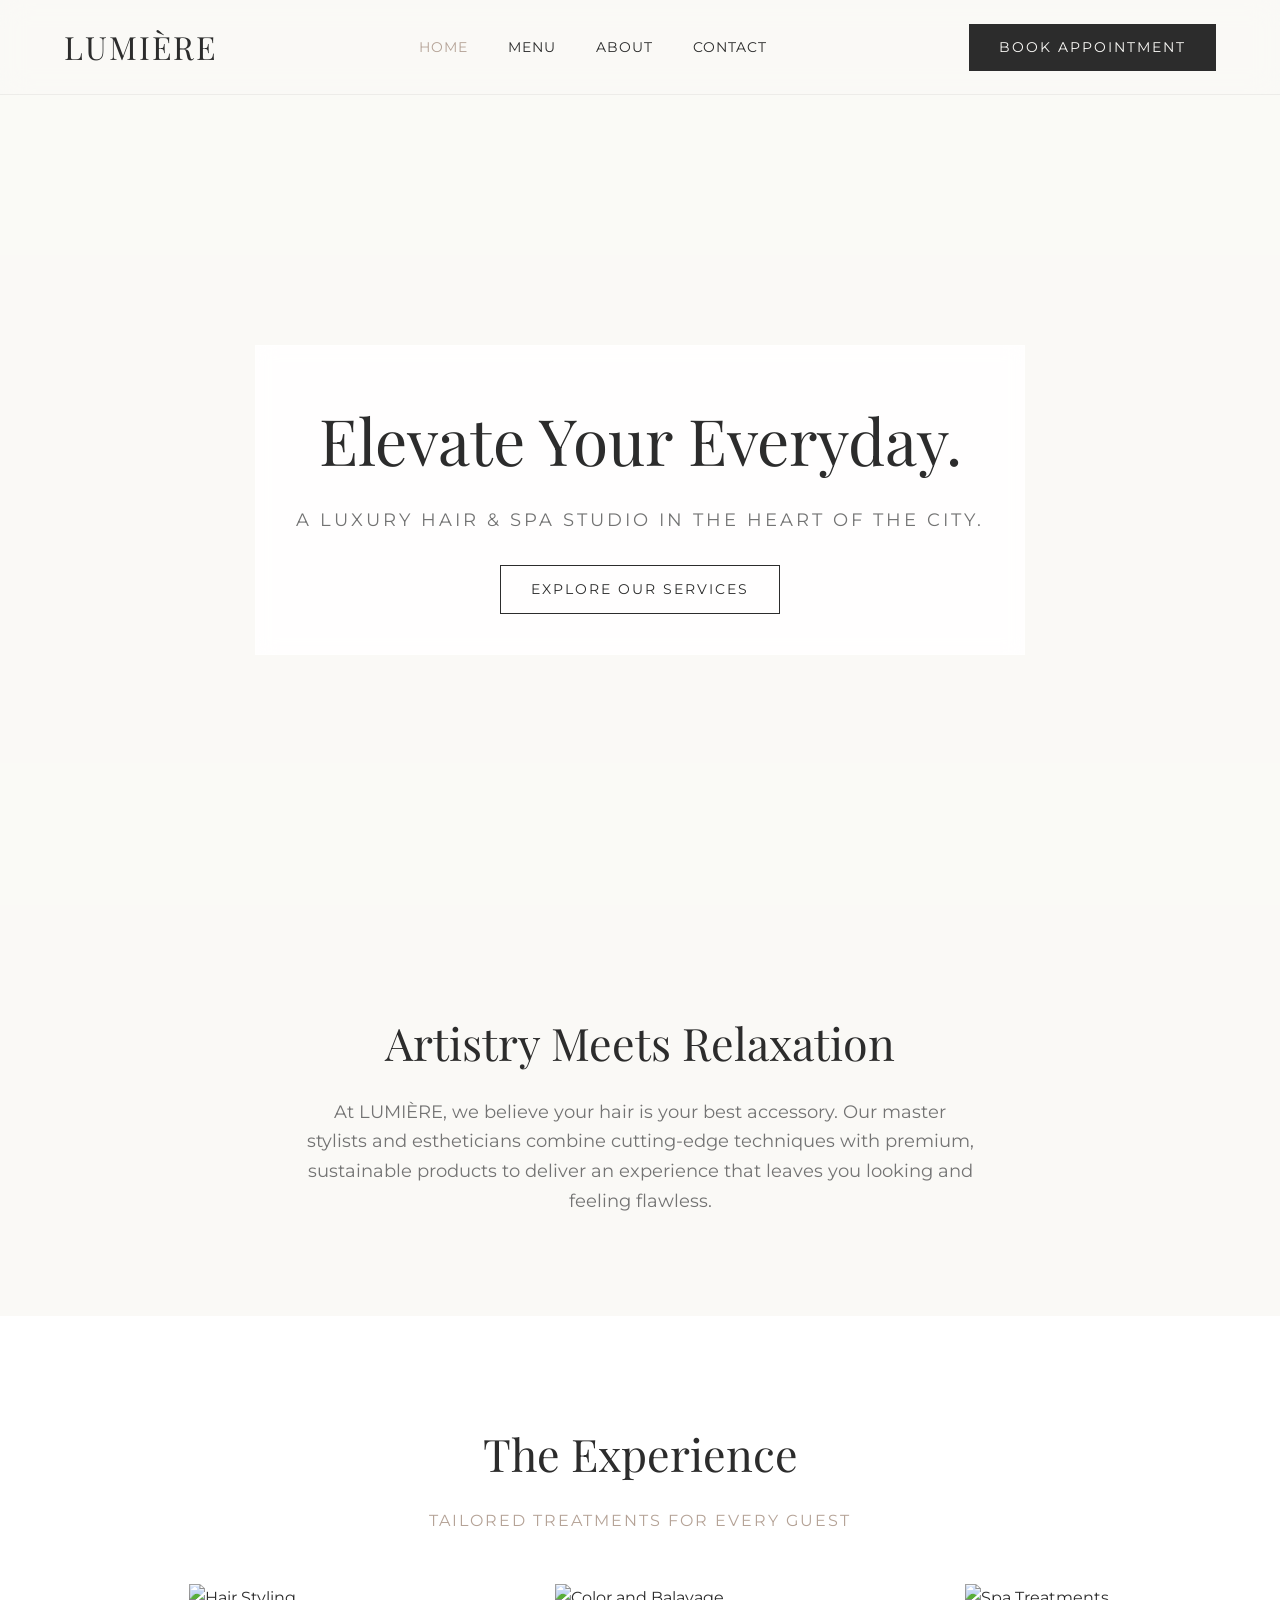
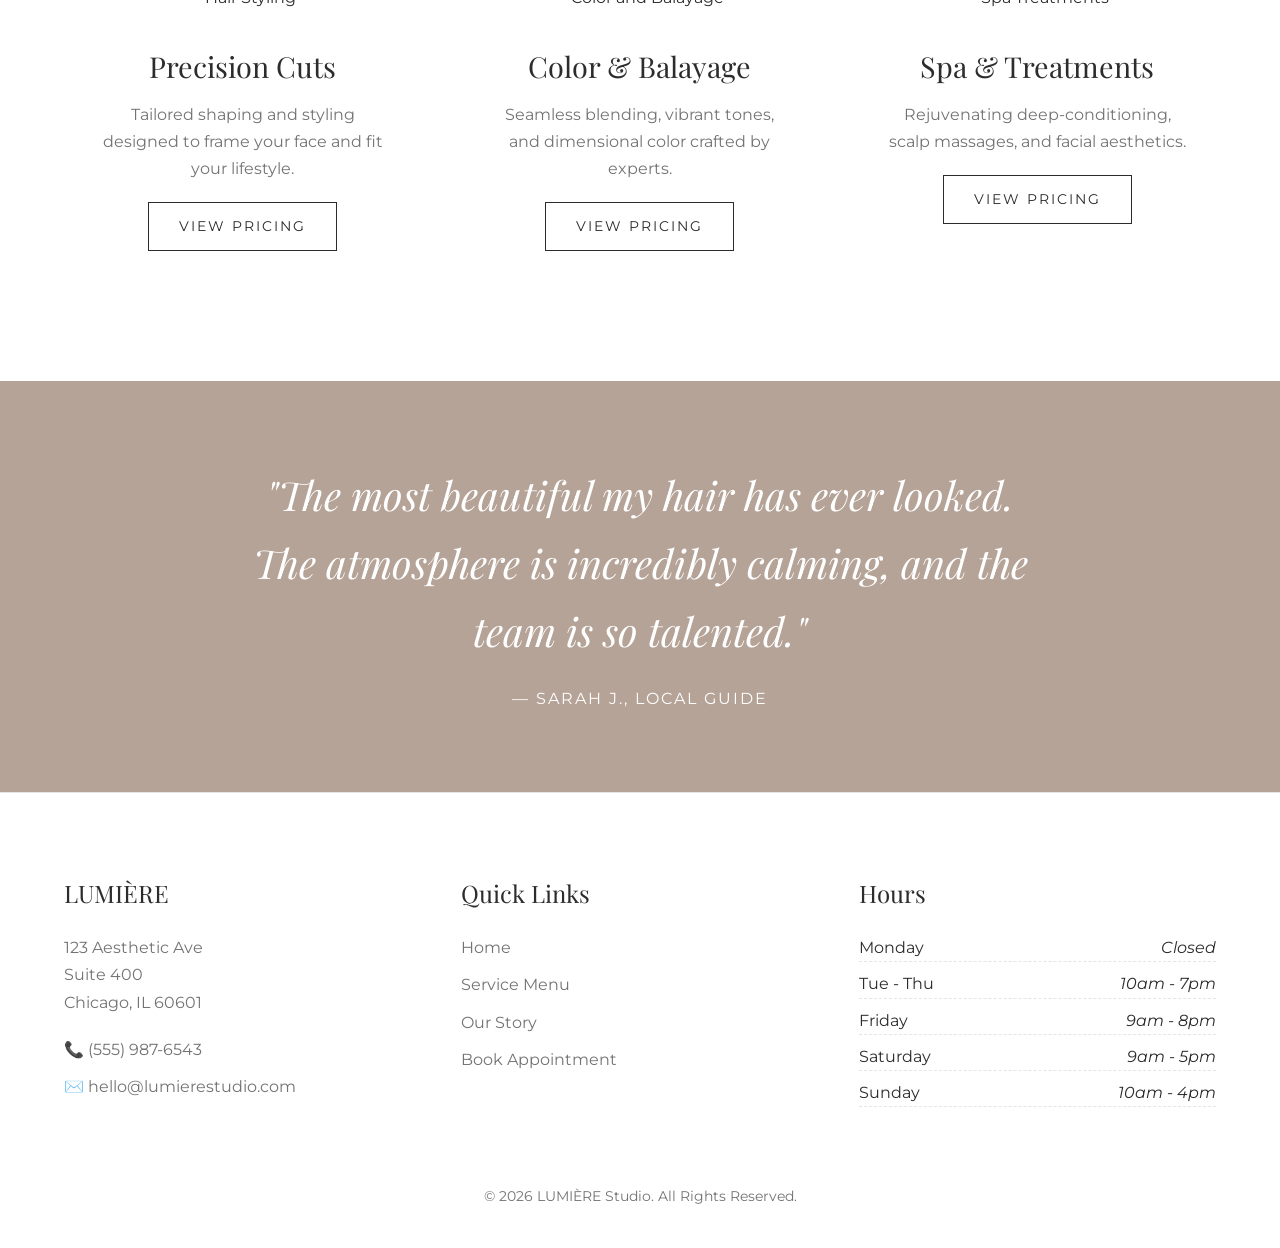
==== index.html @ b1528b5d "Initial template publish" ====
<!DOCTYPE html>
<html lang="en">
<head>
    <meta charset="UTF-8">
    <meta name="viewport" content="width=device-width, initial-scale=1.0">
    <title>LUMIÈRE Studio | Luxury Salon & Spa</title>
    <link rel="stylesheet" href="style.css">
    <link href="https://fonts.googleapis.com/css2?family=Playfair+Display:ital,wght@0,400;0,600;1,400&family=Montserrat:wght@300;400;500;600&display=swap" rel="stylesheet">
</head>
<body>

    <header class="navbar">
        <div class="logo">LUMIÈRE</div>
        <nav class="nav-links">
            <a href="index.html" class="active">Home</a>
            <a href="services.html">Menu</a>
            <a href="#about">About</a>
            <a href="#contact">Contact</a>
        </nav>
        <a href="#book" class="btn-solid">Book Appointment</a>
    </header>

    <section class="hero">
        <div class="hero-overlay"></div>
        <div class="hero-content">
            <h1>Elevate Your Everyday.</h1>
            <p>A luxury hair & spa studio in the heart of the city.</p>
            <a href="services.html" class="btn-outline">Explore Our Services</a>
        </div>
    </section>

    <section id="about" class="section-padding text-center" style="max-width: 800px; margin: 0 auto;">
        <h2 class="section-title">Artistry Meets Relaxation</h2>
        <p style="font-size: 1.1rem; color: var(--text-light);">At LUMIÈRE, we believe your hair is your best accessory. Our master stylists and estheticians combine cutting-edge techniques with premium, sustainable products to deliver an experience that leaves you looking and feeling flawless.</p>
    </section>

    <section class="section-padding" style="background-color: var(--bg-card);">
        <div class="text-center">
            <h2 class="section-title">The Experience</h2>
            <p class="section-subtitle">Tailored treatments for every guest</p>
        </div>
        
        <div class="grid-3">
            <div class="image-card">
                <img src="https://images.unsplash.com/photo-1560066984-138dadb4c035?q=80&w=800&auto=format&fit=crop" alt="Hair Styling">
                <div class="card-content">
                    <h3>Precision Cuts</h3>
                    <p>Tailored shaping and styling designed to frame your face and fit your lifestyle.</p>
                    <a href="services.html" class="btn-outline">View Pricing</a>
                </div>
            </div>
            <div class="image-card">
                <img src="https://images.unsplash.com/photo-1600948836101-f9ffda59d250?q=80&w=800&auto=format&fit=crop" alt="Color and Balayage">
                <div class="card-content">
                    <h3>Color & Balayage</h3>
                    <p>Seamless blending, vibrant tones, and dimensional color crafted by experts.</p>
                    <a href="services.html" class="btn-outline">View Pricing</a>
                </div>
            </div>
            <div class="image-card">
                <img src="https://images.unsplash.com/photo-1540555700478-4be289fbecef?q=80&w=800&auto=format&fit=crop" alt="Spa Treatments">
                <div class="card-content">
                    <h3>Spa & Treatments</h3>
                    <p>Rejuvenating deep-conditioning, scalp massages, and facial aesthetics.</p>
                    <a href="services.html" class="btn-outline">View Pricing</a>
                </div>
            </div>
        </div>
    </section>

    <section class="testimonial">
        <h2>"The most beautiful my hair has ever looked. The atmosphere is incredibly calming, and the team is so talented."</h2>
        <p style="text-transform: uppercase; letter-spacing: 2px;">— Sarah J., Local Guide</p>
    </section>

    <footer id="contact">
        <div class="footer-grid">
            <div class="footer-col">
                <h3>LUMIÈRE</h3>
                <p>123 Aesthetic Ave<br>Suite 400<br>Chicago, IL 60601</p>
                <p style="margin-top: 20px;">📞 (555) 987-6543</p>
                <p>✉️ hello@lumierestudio.com</p>
            </div>
            <div class="footer-col">
                <h3>Quick Links</h3>
                <a href="index.html">Home</a>
                <a href="services.html">Service Menu</a>
                <a href="#about">Our Story</a>
                <a href="#book">Book Appointment</a>
            </div>
            <div class="footer-col hours">
                <h3>Hours</h3>
                <span>Monday <em>Closed</em></span>
                <span>Tue - Thu <em>10am - 7pm</em></span>
                <span>Friday <em>9am - 8pm</em></span>
                <span>Saturday <em>9am - 5pm</em></span>
                <span>Sunday <em>10am - 4pm</em></span>
            </div>
        </div>
        <div class="footer-bottom">
            <p>&copy; 2026 LUMIÈRE Studio. All Rights Reserved.</p>
        </div>
    </footer>

</body>
</html>
---- style.css ----
/* --- Global Variables (Luxury Light Theme) --- */
:root {
    --bg-main: #faf9f6; /* Alabaster / Off-White */
    --bg-card: #ffffff;
    --primary: #b5a397; /* Muted Taupe */
    --primary-hover: #9c8b80;
    --text-dark: #2c2c2c; /* Soft Black */
    --text-light: #737373; /* Medium Gray */
    --border-color: #e5e5e5;
}

* {
    margin: 0;
    padding: 0;
    box-sizing: border-box;
}

body {
    background-color: var(--bg-main);
    color: var(--text-dark);
    font-family: 'Montserrat', sans-serif; /* Clean body font */
    line-height: 1.7;
    overflow-x: hidden;
}

/* Elegant Serif Font for Headings */
h1, h2, h3, .logo {
    font-family: 'Playfair Display', serif;
    font-weight: 400;
}

a {
    text-decoration: none;
    color: inherit;
    transition: all 0.3s ease;
}

/* --- Navigation (Light Frosted Glass) --- */
.navbar {
    display: flex;
    justify-content: space-between;
    align-items: center;
    padding: 20px 5%;
    background: rgba(250, 249, 246, 0.85);
    backdrop-filter: blur(15px);
    -webkit-backdrop-filter: blur(15px);
    border-bottom: 1px solid rgba(0,0,0,0.05);
    position: sticky;
    top: 0;
    z-index: 1000;
}

.logo {
    font-size: 2rem;
    letter-spacing: 2px;
    text-transform: uppercase;
}

.nav-links {
    display: flex;
    gap: 40px;
    font-size: 0.9rem;
    text-transform: uppercase;
    letter-spacing: 1px;
}

.nav-links a:hover, .nav-links a.active {
    color: var(--primary);
}

/* --- Buttons --- */
.btn-solid {
    background-color: var(--text-dark);
    color: var(--bg-main);
    padding: 12px 30px;
    font-size: 0.85rem;
    text-transform: uppercase;
    letter-spacing: 2px;
    border: none;
    cursor: pointer;
}

.btn-solid:hover {
    background-color: var(--primary);
    color: #fff;
}

.btn-outline {
    border: 1px solid var(--text-dark);
    color: var(--text-dark);
    padding: 12px 30px;
    font-size: 0.85rem;
    text-transform: uppercase;
    letter-spacing: 2px;
    display: inline-block;
}

.btn-outline:hover {
    background-color: var(--text-dark);
    color: var(--bg-main);
}

/* --- Hero Section --- */
.hero {
    height: 90vh;
    background-image: url('https://images.unsplash.com/photo-1562322140-8baeececf3df?q=80&w=1920&auto=format&fit=crop');
    background-size: cover;
    background-position: center;
    display: flex;
    align-items: center;
    justify-content: center;
    text-align: center;
    position: relative;
}

/* A soft, light overlay to make the black text readable */
.hero-overlay {
    position: absolute;
    top: 0; left: 0; width: 100%; height: 100%;
    background: rgba(250, 249, 246, 0.4);
}

.hero-content {
    position: relative;
    z-index: 10;
    max-width: 800px;
    padding: 40px;
    background: rgba(255, 255, 255, 0.85);
    backdrop-filter: blur(10px);
    border: 1px solid rgba(255,255,255,0.3);
}

.hero h1 {
    font-size: 4rem;
    margin-bottom: 10px;
}

.hero p {
    font-size: 1.1rem;
    color: var(--text-light);
    margin-bottom: 30px;
    text-transform: uppercase;
    letter-spacing: 3px;
}

/* --- Sections & Typography --- */
.section-padding {
    padding: 100px 5%;
}

.text-center {
    text-align: center;
}

.section-title {
    font-size: 2.8rem;
    margin-bottom: 15px;
}

.section-subtitle {
    font-size: 1rem;
    color: var(--primary);
    text-transform: uppercase;
    letter-spacing: 2px;
    margin-bottom: 50px;
}

/* --- Image Cards (Home) --- */
.grid-3 {
    display: grid;
    grid-template-columns: repeat(auto-fit, minmax(300px, 1fr));
    gap: 40px;
    max-width: 1200px;
    margin: 0 auto;
}

.image-card {
    background: var(--bg-card);
    text-align: center;
    transition: transform 0.4s ease;
}

.image-card:hover {
    transform: translateY(-10px);
}

.image-card img {
    width: 100%;
    height: 400px;
    object-fit: cover;
}

.card-content {
    padding: 30px;
}

.card-content h3 {
    font-size: 1.8rem;
    margin-bottom: 10px;
}

.card-content p {
    color: var(--text-light);
    margin-bottom: 20px;
}

/* --- Menu / Pricing Layout (Services) --- */
.menu-container {
    max-width: 900px;
    margin: 0 auto;
}

.menu-category {
    margin-bottom: 60px;
}

.menu-category h2 {
    font-size: 2.2rem;
    border-bottom: 1px solid var(--border-color);
    padding-bottom: 15px;
    margin-bottom: 30px;
}

.menu-item {
    display: flex;
    justify-content: space-between;
    align-items: baseline;
    margin-bottom: 20px;
}

.menu-item-info h4 {
    font-family: 'Montserrat', sans-serif;
    font-size: 1.1rem;
    font-weight: 500;
}

.menu-item-info p {
    font-size: 0.9rem;
    color: var(--text-light);
    max-width: 400px;
}

.menu-price {
    font-size: 1.2rem;
    font-family: 'Playfair Display', serif;
}

/* --- Testimonial Banner --- */
.testimonial {
    background-color: var(--primary);
    color: white;
    text-align: center;
    padding: 80px 5%;
}

.testimonial h2 {
    font-size: 2.5rem;
    font-style: italic;
    max-width: 800px;
    margin: 0 auto 20px;
}

/* --- Footer --- */
footer {
    background-color: var(--bg-card);
    padding: 80px 5% 40px;
    border-top: 1px solid var(--border-color);
}

.footer-grid {
    display: grid;
    grid-template-columns: repeat(auto-fit, minmax(250px, 1fr));
    gap: 40px;
    max-width: 1200px;
    margin: 0 auto 50px;
}

.footer-col h3 {
    font-size: 1.5rem;
    margin-bottom: 20px;
}

.footer-col p, .footer-col a {
    color: var(--text-light);
    display: block;
    margin-bottom: 10px;
}

.footer-col a:hover {
    color: var(--primary);
}

.hours span {
    display: flex;
    justify-content: space-between;
    border-bottom: 1px dashed var(--border-color);
    margin-bottom: 8px;
}

.footer-bottom {
    text-align: center;
    padding-top: 20px;
    color: var(--text-light);
    font-size: 0.85rem;
}

@media (max-width: 768px) {
    .nav-links { display: none; }
    .hero h1 { font-size: 2.8rem; }
}
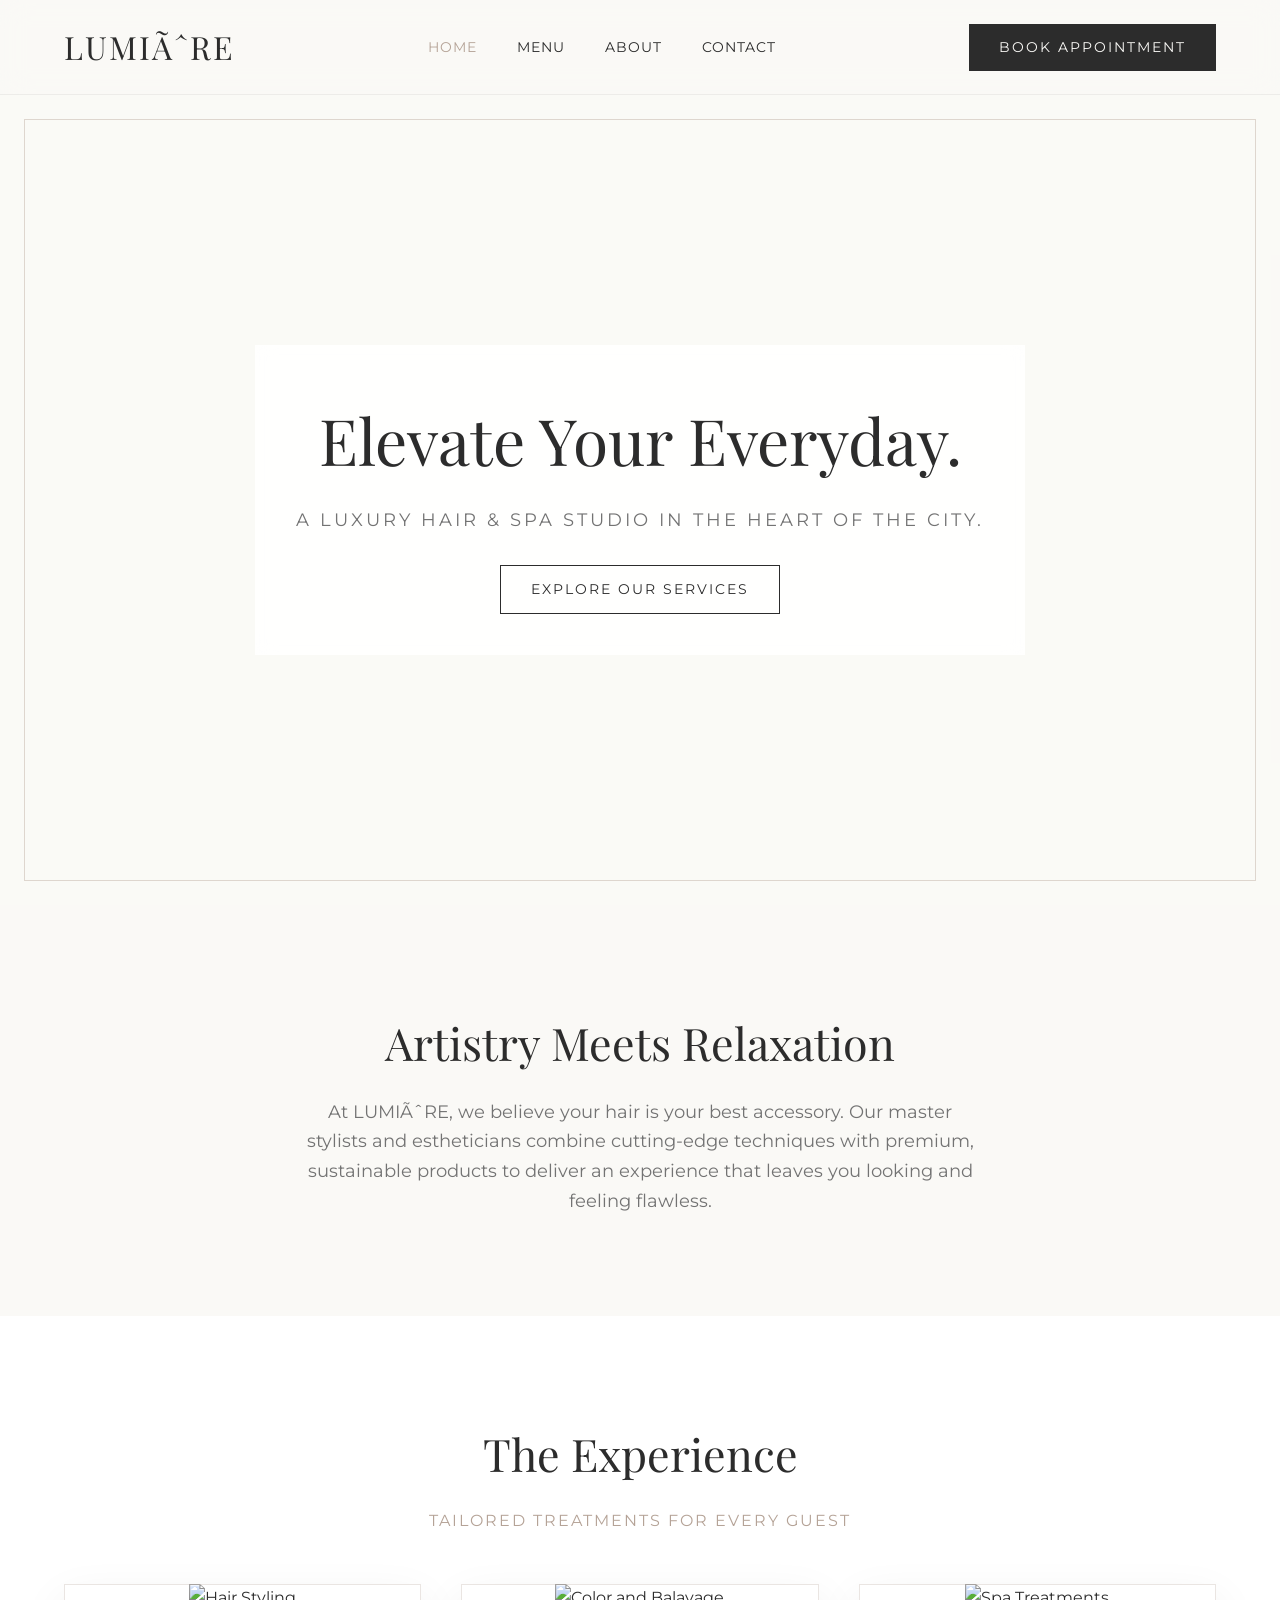
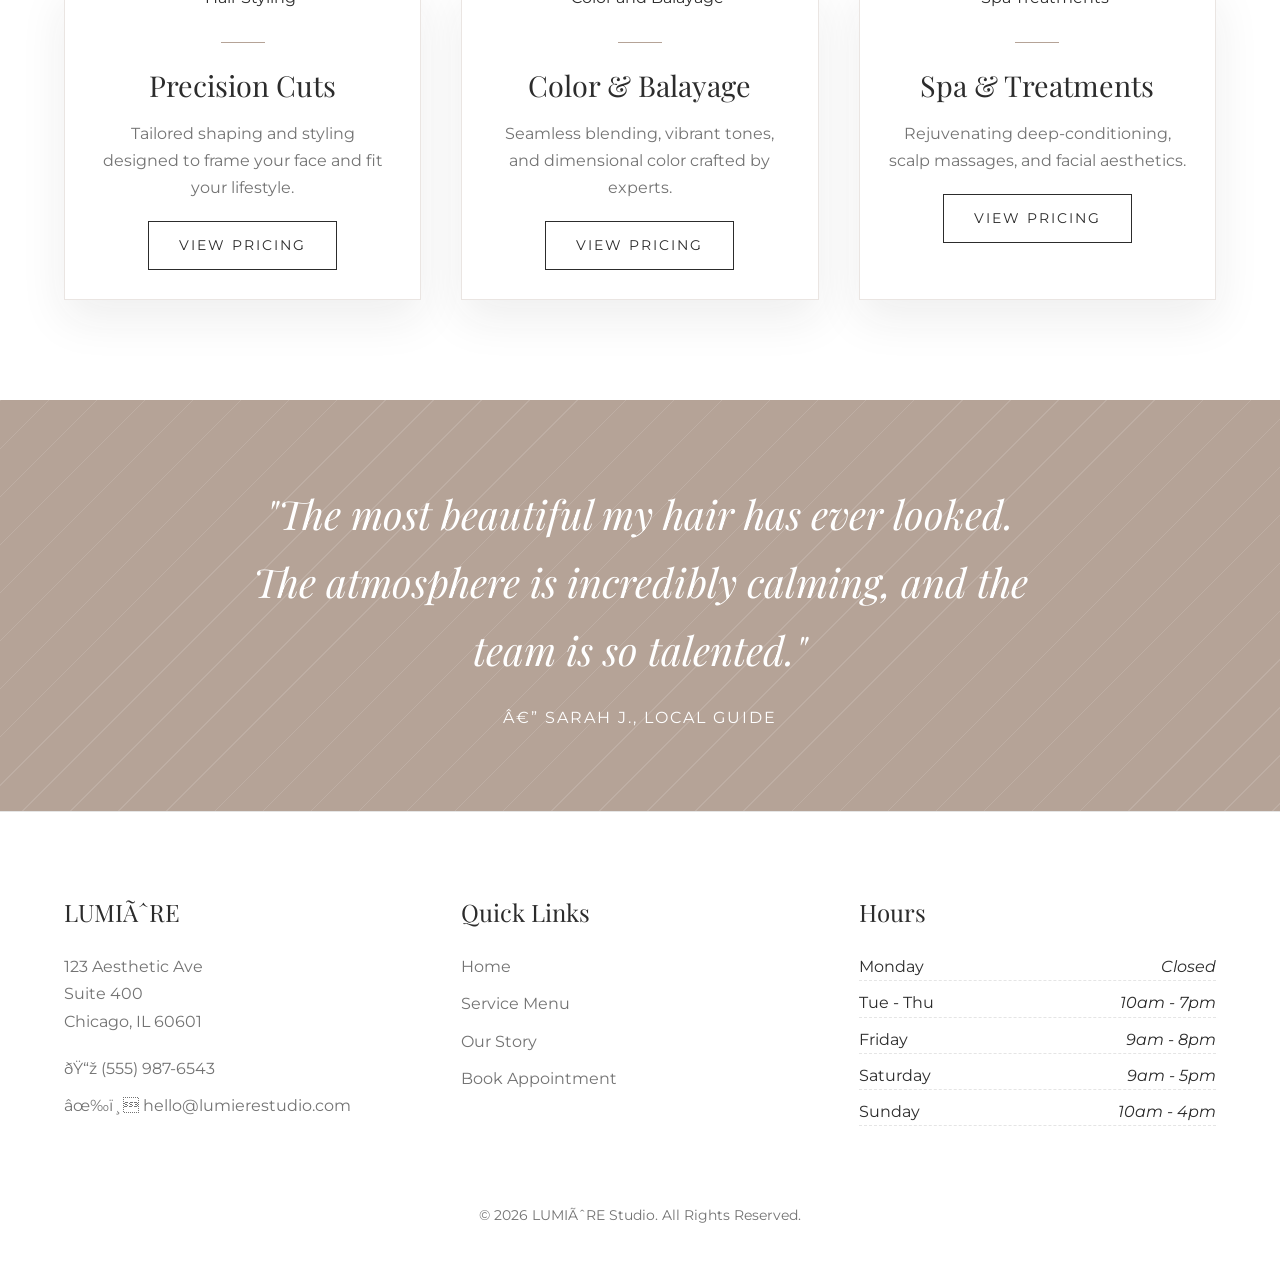
==== commit 44c0c85e: "Bust stylesheet cache for Cloudflare Pages" ====
--- a/index.html
+++ b/index.html
@@ -1,16 +1,16 @@
-<!DOCTYPE html>
+﻿<!DOCTYPE html>
 <html lang="en">
 <head>
     <meta charset="UTF-8">
     <meta name="viewport" content="width=device-width, initial-scale=1.0">
-    <title>LUMIÈRE Studio | Luxury Salon & Spa</title>
-    <link rel="stylesheet" href="style.css">
+    <title>LUMIÃˆRE Studio | Luxury Salon & Spa</title>
+    <link rel="stylesheet" href="style.css?v=20260514-premium-mobile">
     <link href="https://fonts.googleapis.com/css2?family=Playfair+Display:ital,wght@0,400;0,600;1,400&family=Montserrat:wght@300;400;500;600&display=swap" rel="stylesheet">
 </head>
 <body>
 
     <header class="navbar">
-        <div class="logo">LUMIÈRE</div>
+        <div class="logo">LUMIÃˆRE</div>
         <nav class="nav-links">
             <a href="index.html" class="active">Home</a>
             <a href="services.html">Menu</a>
@@ -31,7 +31,7 @@
 
     <section id="about" class="section-padding text-center" style="max-width: 800px; margin: 0 auto;">
         <h2 class="section-title">Artistry Meets Relaxation</h2>
-        <p style="font-size: 1.1rem; color: var(--text-light);">At LUMIÈRE, we believe your hair is your best accessory. Our master stylists and estheticians combine cutting-edge techniques with premium, sustainable products to deliver an experience that leaves you looking and feeling flawless.</p>
+        <p style="font-size: 1.1rem; color: var(--text-light);">At LUMIÃˆRE, we believe your hair is your best accessory. Our master stylists and estheticians combine cutting-edge techniques with premium, sustainable products to deliver an experience that leaves you looking and feeling flawless.</p>
     </section>
 
     <section class="section-padding" style="background-color: var(--bg-card);">
@@ -70,16 +70,16 @@
 
     <section class="testimonial">
         <h2>"The most beautiful my hair has ever looked. The atmosphere is incredibly calming, and the team is so talented."</h2>
-        <p style="text-transform: uppercase; letter-spacing: 2px;">— Sarah J., Local Guide</p>
+        <p style="text-transform: uppercase; letter-spacing: 2px;">â€” Sarah J., Local Guide</p>
     </section>
 
     <footer id="contact">
         <div class="footer-grid">
             <div class="footer-col">
-                <h3>LUMIÈRE</h3>
+                <h3>LUMIÃˆRE</h3>
                 <p>123 Aesthetic Ave<br>Suite 400<br>Chicago, IL 60601</p>
-                <p style="margin-top: 20px;">📞 (555) 987-6543</p>
-                <p>✉️ hello@lumierestudio.com</p>
+                <p style="margin-top: 20px;">ðŸ“ž (555) 987-6543</p>
+                <p>âœ‰ï¸ hello@lumierestudio.com</p>
             </div>
             <div class="footer-col">
                 <h3>Quick Links</h3>
@@ -98,9 +98,9 @@
             </div>
         </div>
         <div class="footer-bottom">
-            <p>&copy; 2026 LUMIÈRE Studio. All Rights Reserved.</p>
+            <p>&copy; 2026 LUMIÃˆRE Studio. All Rights Reserved.</p>
         </div>
     </footer>
 
 </body>
-</html>+</html>
--- a/style.css
+++ b/style.css
@@ -305,6 +305,231 @@
 }
 
 @media (max-width: 768px) {
-    .nav-links { display: none; }
-    .hero h1 { font-size: 2.8rem; }
-}+    .navbar {
+        position: relative;
+        flex-wrap: wrap;
+        gap: 14px;
+        padding: 16px 18px;
+    }
+
+    .logo {
+        font-size: 1.45rem;
+        letter-spacing: 1.4px;
+    }
+
+    .nav-links {
+        order: 3;
+        display: flex;
+        width: 100%;
+        gap: 8px;
+        overflow-x: auto;
+        padding-bottom: 2px;
+        scrollbar-width: none;
+        font-size: 0.78rem;
+    }
+
+    .nav-links::-webkit-scrollbar { display: none; }
+
+    .nav-links a {
+        flex: 0 0 auto;
+        padding: 8px 11px;
+        background: #ffffff;
+        border: 1px solid var(--border-color);
+    }
+
+    .navbar .btn-solid {
+        padding: 10px 13px;
+        font-size: 0.72rem;
+        letter-spacing: 1px;
+    }
+
+    .hero {
+        min-height: 610px;
+        height: auto;
+        padding: 42px 18px;
+        align-items: flex-end;
+        background-position: 58% center;
+    }
+
+    .hero-overlay {
+        background: linear-gradient(180deg, rgba(250,249,246,0.12), rgba(250,249,246,0.86));
+    }
+
+    .hero-content {
+        width: 100%;
+        padding: 28px 22px;
+        background: rgba(255, 255, 255, 0.92);
+    }
+
+    .hero h1 {
+        font-size: clamp(2.45rem, 13vw, 3.35rem);
+        line-height: 1.02;
+    }
+
+    .hero p {
+        font-size: 0.82rem;
+        letter-spacing: 1.7px;
+        line-height: 1.5;
+    }
+
+    .btn-solid,
+    .btn-outline {
+        width: 100%;
+        padding: 13px 16px;
+        text-align: center;
+    }
+
+    .section-padding {
+        padding: 64px 20px;
+    }
+
+    .section-title {
+        font-size: clamp(2rem, 10vw, 2.7rem);
+        line-height: 1.08;
+    }
+
+    .section-subtitle {
+        margin-bottom: 28px;
+        font-size: 0.82rem;
+    }
+
+    .grid-3 {
+        grid-template-columns: 1fr;
+        gap: 24px;
+    }
+
+    .image-card {
+        box-shadow: 0 12px 30px rgba(44, 44, 44, 0.08);
+    }
+
+    .image-card img {
+        height: 270px;
+    }
+
+    .card-content {
+        padding: 24px 20px;
+    }
+
+    .card-content h3 {
+        font-size: 1.55rem;
+    }
+
+    .menu-category {
+        margin-bottom: 42px;
+    }
+
+    .menu-category h2 {
+        font-size: 1.9rem;
+        margin-bottom: 22px;
+    }
+
+    .menu-item {
+        display: block;
+        padding: 18px 0;
+        border-bottom: 1px solid var(--border-color);
+        margin-bottom: 0;
+    }
+
+    .menu-item-info p {
+        max-width: none;
+        margin: 4px 0 8px;
+    }
+
+    .menu-price {
+        display: inline-block;
+        font-size: 1.1rem;
+        color: var(--primary);
+    }
+
+    .testimonial {
+        padding: 58px 20px;
+    }
+
+    .testimonial h2 {
+        font-size: clamp(1.65rem, 8vw, 2.2rem);
+        line-height: 1.25;
+    }
+
+    footer {
+        padding: 56px 20px 30px;
+    }
+
+    .footer-grid {
+        grid-template-columns: 1fr;
+        gap: 28px;
+        margin-bottom: 32px;
+    }
+}
+
+.hero {
+    overflow: hidden;
+}
+
+.hero::after {
+    content: "";
+    position: absolute;
+    inset: 24px;
+    border: 1px solid rgba(181, 163, 151, 0.42);
+    pointer-events: none;
+}
+
+.image-card {
+    position: relative;
+    overflow: hidden;
+    box-shadow: 0 18px 44px rgba(44, 44, 44, 0.08);
+}
+
+.image-card::after {
+    content: "";
+    position: absolute;
+    inset: 0;
+    border: 1px solid rgba(181, 163, 151, 0.28);
+    pointer-events: none;
+}
+
+.card-content {
+    position: relative;
+}
+
+.card-content::before {
+    content: "";
+    display: block;
+    width: 44px;
+    height: 1px;
+    margin: 0 auto 18px;
+    background: var(--primary);
+}
+
+.testimonial {
+    position: relative;
+    overflow: hidden;
+}
+
+.testimonial::before {
+    content: "";
+    position: absolute;
+    inset: 0;
+    background: repeating-linear-gradient(135deg, rgba(255,255,255,0.12) 0 1px, transparent 1px 34px);
+    pointer-events: none;
+}
+
+.testimonial > * {
+    position: relative;
+    z-index: 1;
+}
+
+@media (max-width: 768px) {
+    .nav-links {
+        flex-wrap: wrap;
+        justify-content: center;
+        overflow: visible;
+    }
+
+    .nav-links a {
+        flex: 0 1 auto;
+    }
+
+    .hero::after {
+        inset: 14px;
+    }
+}
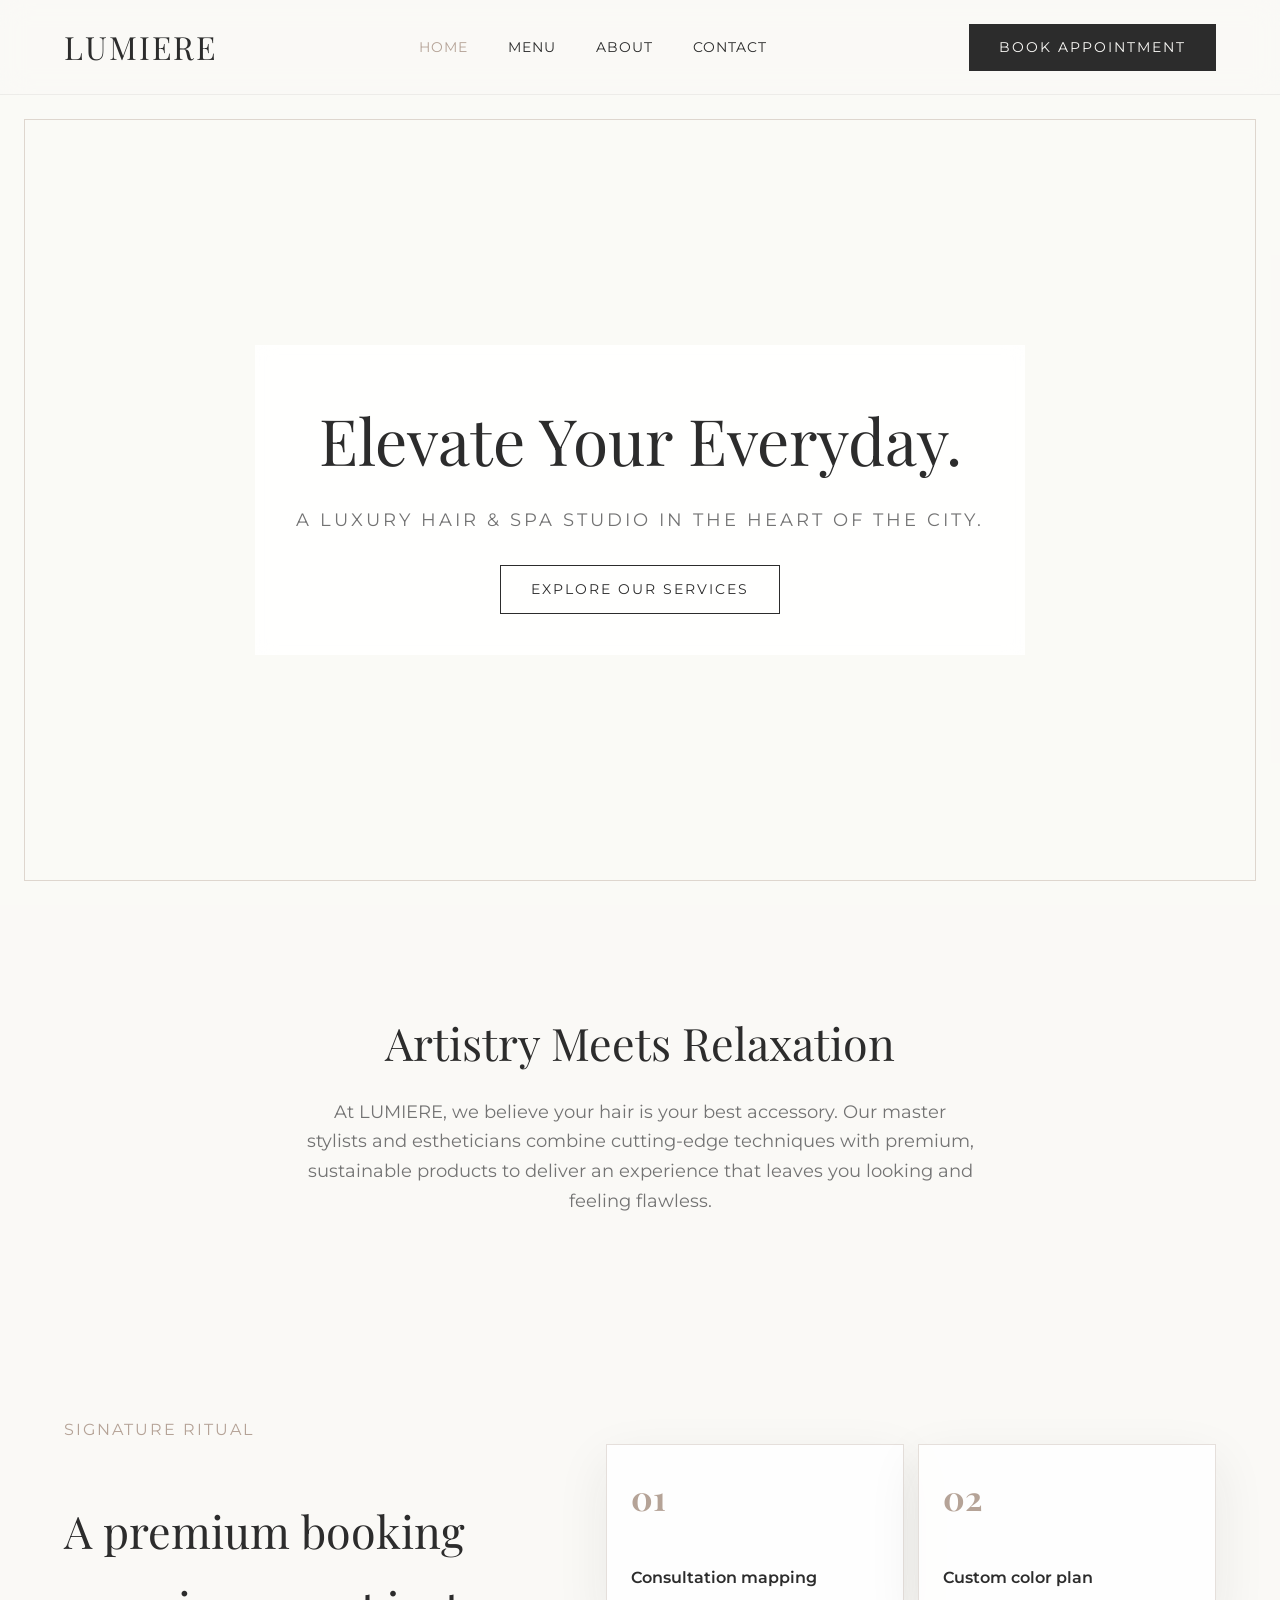
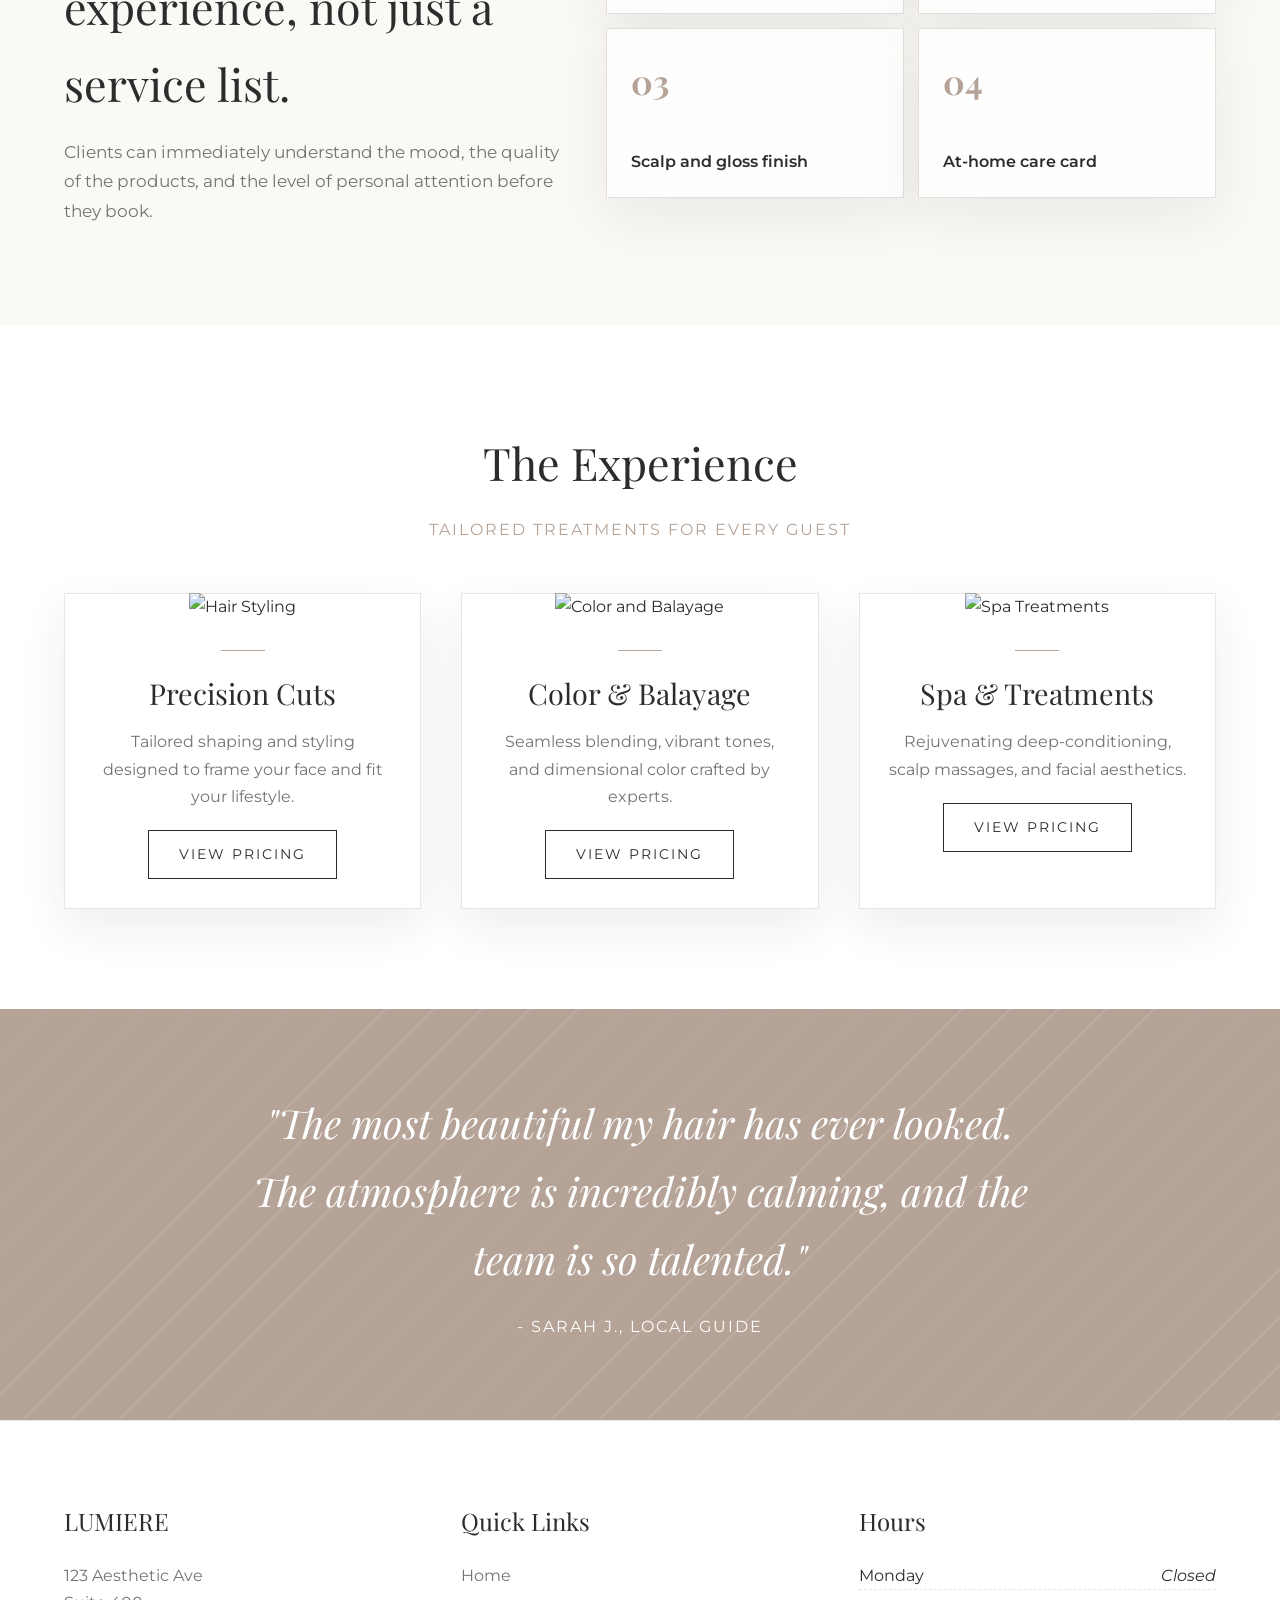
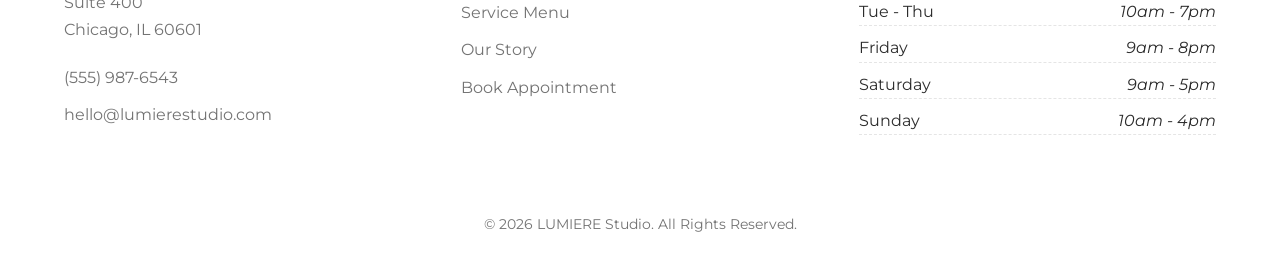
==== commit 636f6e7f: "Add premium pitch polish" ====
--- a/index.html
+++ b/index.html
@@ -3,14 +3,14 @@
 <head>
     <meta charset="UTF-8">
     <meta name="viewport" content="width=device-width, initial-scale=1.0">
-    <title>LUMIÃˆRE Studio | Luxury Salon & Spa</title>
-    <link rel="stylesheet" href="style.css?v=20260514-premium-mobile">
+    <title>LUMIERE Studio | Luxury Salon & Spa</title>
+    <link rel="stylesheet" href="style.css?v=20260514-premium-pitch">
     <link href="https://fonts.googleapis.com/css2?family=Playfair+Display:ital,wght@0,400;0,600;1,400&family=Montserrat:wght@300;400;500;600&display=swap" rel="stylesheet">
 </head>
 <body>
 
     <header class="navbar">
-        <div class="logo">LUMIÃˆRE</div>
+        <div class="logo">LUMIERE</div>
         <nav class="nav-links">
             <a href="index.html" class="active">Home</a>
             <a href="services.html">Menu</a>
@@ -31,7 +31,21 @@
 
     <section id="about" class="section-padding text-center" style="max-width: 800px; margin: 0 auto;">
         <h2 class="section-title">Artistry Meets Relaxation</h2>
-        <p style="font-size: 1.1rem; color: var(--text-light);">At LUMIÃˆRE, we believe your hair is your best accessory. Our master stylists and estheticians combine cutting-edge techniques with premium, sustainable products to deliver an experience that leaves you looking and feeling flawless.</p>
+        <p style="font-size: 1.1rem; color: var(--text-light);">At LUMIERE, we believe your hair is your best accessory. Our master stylists and estheticians combine cutting-edge techniques with premium, sustainable products to deliver an experience that leaves you looking and feeling flawless.</p>
+    </section>
+
+    <section class="ritual-section">
+        <div class="ritual-copy">
+            <p class="section-subtitle">Signature Ritual</p>
+            <h2 class="section-title">A premium booking experience, not just a service list.</h2>
+            <p>Clients can immediately understand the mood, the quality of the products, and the level of personal attention before they book.</p>
+        </div>
+        <div class="ritual-grid">
+            <div><strong>01</strong><span>Consultation mapping</span></div>
+            <div><strong>02</strong><span>Custom color plan</span></div>
+            <div><strong>03</strong><span>Scalp and gloss finish</span></div>
+            <div><strong>04</strong><span>At-home care card</span></div>
+        </div>
     </section>
 
     <section class="section-padding" style="background-color: var(--bg-card);">
@@ -70,16 +84,16 @@
 
     <section class="testimonial">
         <h2>"The most beautiful my hair has ever looked. The atmosphere is incredibly calming, and the team is so talented."</h2>
-        <p style="text-transform: uppercase; letter-spacing: 2px;">â€” Sarah J., Local Guide</p>
+        <p style="text-transform: uppercase; letter-spacing: 2px;">- Sarah J., Local Guide</p>
     </section>
 
     <footer id="contact">
         <div class="footer-grid">
             <div class="footer-col">
-                <h3>LUMIÃˆRE</h3>
+                <h3>LUMIERE</h3>
                 <p>123 Aesthetic Ave<br>Suite 400<br>Chicago, IL 60601</p>
-                <p style="margin-top: 20px;">ðŸ“ž (555) 987-6543</p>
-                <p>âœ‰ï¸ hello@lumierestudio.com</p>
+                <p style="margin-top: 20px;">(555) 987-6543</p>
+                <p>hello@lumierestudio.com</p>
             </div>
             <div class="footer-col">
                 <h3>Quick Links</h3>
@@ -98,7 +112,7 @@
             </div>
         </div>
         <div class="footer-bottom">
-            <p>&copy; 2026 LUMIÃˆRE Studio. All Rights Reserved.</p>
+            <p>&copy; 2026 LUMIERE Studio. All Rights Reserved.</p>
         </div>
     </footer>
 
--- a/style.css
+++ b/style.css
@@ -204,6 +204,47 @@
     margin-bottom: 20px;
 }
 
+/* --- Signature Ritual --- */
+.ritual-section {
+    display: grid;
+    grid-template-columns: 0.9fr 1.1fr;
+    gap: 42px;
+    align-items: center;
+    padding: 100px 5%;
+    background:
+        linear-gradient(rgba(250,249,246,0.86), rgba(250,249,246,0.92)),
+        url('https://images.unsplash.com/photo-1522337360788-8b13dee7a37e?q=80&w=1600&auto=format&fit=crop') center/cover;
+}
+.ritual-copy { max-width: 560px; }
+.ritual-copy p:last-child {
+    color: var(--text-light);
+    font-size: 1.08rem;
+}
+.ritual-grid {
+    display: grid;
+    grid-template-columns: repeat(2, 1fr);
+    gap: 14px;
+}
+.ritual-grid div {
+    min-height: 170px;
+    display: flex;
+    flex-direction: column;
+    justify-content: space-between;
+    padding: 24px;
+    background: rgba(255,255,255,0.86);
+    border: 1px solid rgba(181,163,151,0.35);
+    box-shadow: 0 18px 50px rgba(44,44,44,0.08);
+}
+.ritual-grid strong {
+    color: var(--primary);
+    font-family: 'Playfair Display', serif;
+    font-size: 2.1rem;
+}
+.ritual-grid span {
+    font-weight: 600;
+    line-height: 1.35;
+}
+
 /* --- Menu / Pricing Layout (Services) --- */
 .menu-container {
     max-width: 900px;
@@ -532,4 +573,18 @@
     .hero::after {
         inset: 14px;
     }
-}
+
+    .ritual-section,
+    .ritual-grid {
+        grid-template-columns: 1fr;
+    }
+
+    .ritual-section {
+        padding: 64px 20px;
+        gap: 24px;
+    }
+
+    .ritual-grid div {
+        min-height: 132px;
+    }
+}
